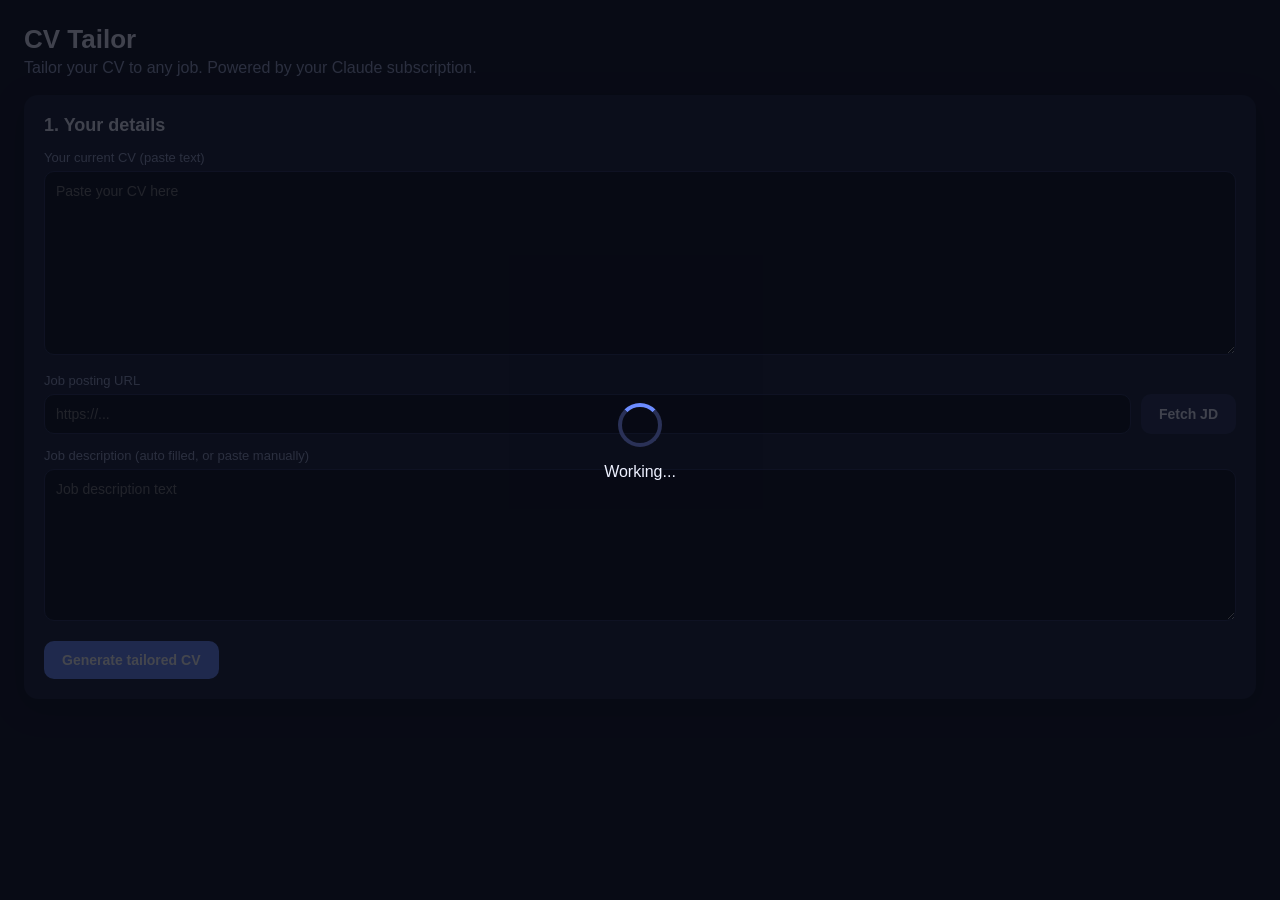
==== web/index.html @ 0050c049 "feat: add pywebview desktop window, bridge API, and wizard UI" ====
<!DOCTYPE html>
<html lang="en">
<head>
  <meta charset="utf-8" />
  <title>CV Tailor</title>
  <link rel="stylesheet" href="style.css" />
</head>
<body>
  <div id="engine-banner" class="banner hidden"></div>

  <header>
    <h1>CV Tailor</h1>
    <p class="sub">Tailor your CV to any job. Powered by your Claude subscription.</p>
  </header>

  <section id="step-input" class="card">
    <h2>1. Your details</h2>
    <label>Your current CV (paste text)</label>
    <textarea id="cv" rows="10" placeholder="Paste your CV here"></textarea>

    <label>Job posting URL</label>
    <div class="row">
      <input id="url" type="text" placeholder="https://..." />
      <button id="fetch-btn" class="secondary">Fetch JD</button>
    </div>

    <label>Job description (auto filled, or paste manually)</label>
    <textarea id="jd" rows="8" placeholder="Job description text"></textarea>

    <button id="generate-btn" class="primary">Generate tailored CV</button>
  </section>

  <section id="step-result" class="card hidden">
    <h2>2. Draft and ATS score</h2>
    <div id="score-box"></div>
    <p class="note">The ATS score is a transparent estimate based on how well
      your CV matches the job keywords and formatting. It is not an official
      score from any employer system.</p>
    <textarea id="draft" rows="16"></textarea>

    <label>Comments or changes (optional)</label>
    <textarea id="feedback" rows="3" placeholder="e.g. emphasize leadership, shorten summary"></textarea>

    <div class="row">
      <button id="regen-btn" class="secondary">Regenerate with my feedback</button>
      <button id="export-btn" class="primary">Approve and export PDF</button>
    </div>
    <div id="export-msg" class="note"></div>
  </section>

  <div id="overlay" class="overlay hidden"><div class="spinner"></div><p id="overlay-msg">Working...</p></div>

  <script src="app.js"></script>
</body>
</html>
---- web/style.css ----
:root { --bg:#0f1220; --card:#1a1f36; --ink:#eef1ff; --muted:#9aa3c7;
  --accent:#6c8cff; --good:#39d98a; --warn:#ffb454; }
* { box-sizing:border-box; }
body { margin:0; font-family:-apple-system,Helvetica,Arial,sans-serif;
  background:var(--bg); color:var(--ink); padding:24px; }
header h1 { margin:0 0 4px; font-size:26px; }
.sub { color:var(--muted); margin:0 0 18px; }
.card { background:var(--card); border-radius:14px; padding:20px;
  margin-bottom:18px; box-shadow:0 8px 30px rgba(0,0,0,.25); }
h2 { margin:0 0 14px; font-size:18px; }
label { display:block; margin:14px 0 6px; color:var(--muted); font-size:13px; }
textarea,input { width:100%; background:#0c0f1c; color:var(--ink);
  border:1px solid #2a3157; border-radius:10px; padding:11px; font-size:14px;
  font-family:inherit; resize:vertical; }
.row { display:flex; gap:10px; }
.row input { flex:1; }
button { border:0; border-radius:10px; padding:11px 18px; font-size:14px;
  cursor:pointer; font-weight:600; }
.primary { background:var(--accent); color:#fff; }
.secondary { background:#2a3157; color:var(--ink); }
button:disabled { opacity:.5; cursor:default; }
.primary { margin-top:16px; }
#score-box { font-size:15px; margin-bottom:8px; }
.score-num { font-size:34px; font-weight:800; }
.pill { display:inline-block; padding:3px 10px; border-radius:999px;
  font-size:12px; margin:3px 4px 0 0; background:#2a3157; }
.note { color:var(--muted); font-size:12px; margin-top:10px; }
.banner { background:var(--warn); color:#221; padding:10px 14px;
  border-radius:10px; margin-bottom:14px; }
.hidden { display:none; }
.overlay { position:fixed; inset:0; background:rgba(6,8,18,.75);
  display:flex; flex-direction:column; align-items:center; justify-content:center; }
.spinner { width:44px; height:44px; border:4px solid #2a3157;
  border-top-color:var(--accent); border-radius:50%; animation:spin 1s linear infinite; }
@keyframes spin { to { transform:rotate(360deg); } }
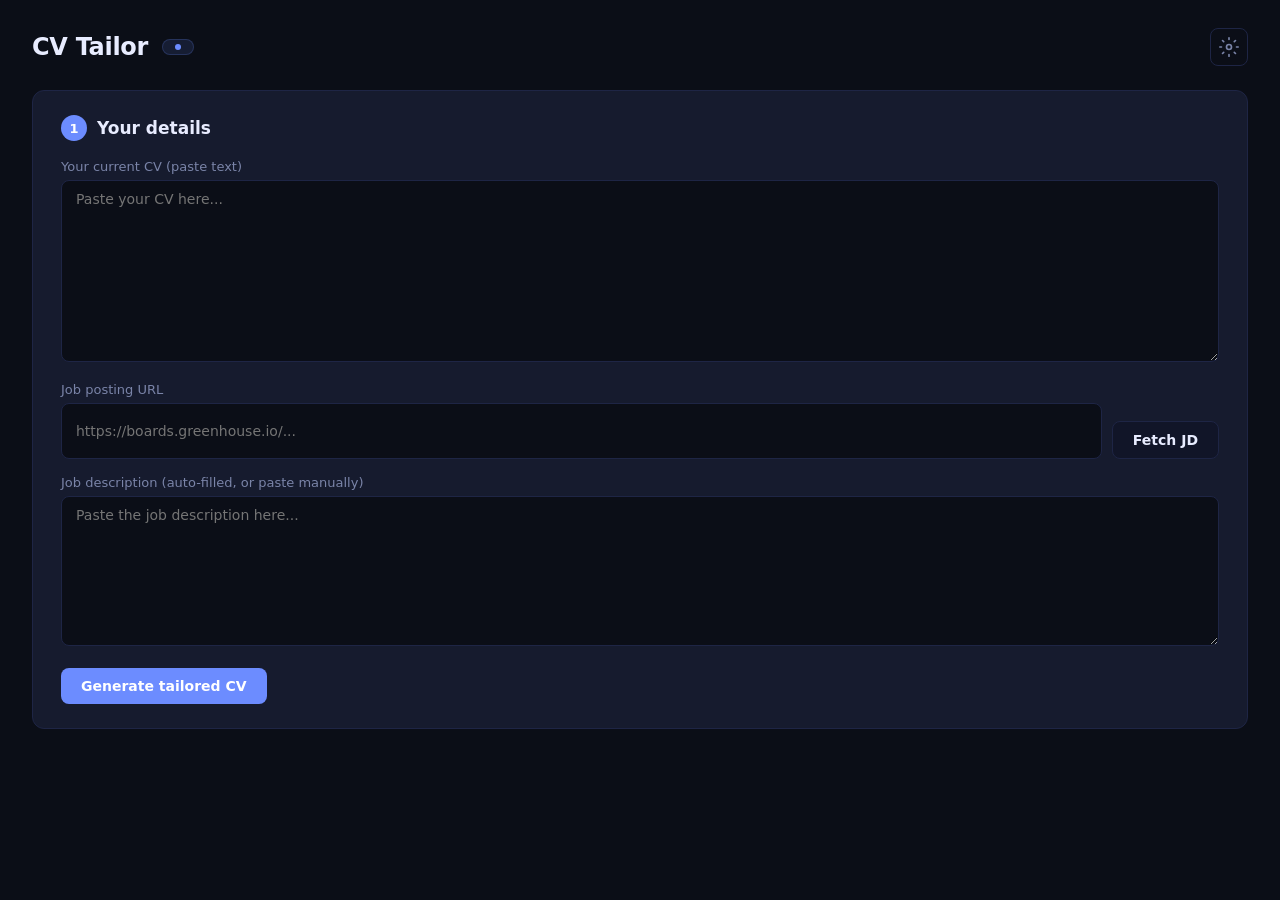
==== commit 7d9307b6: "v2: multi-engine support, modern UI, fixed JD fetching, cross-platform - Add engine abstraction: Cla" ====
--- a/web/index.html
+++ b/web/index.html
@@ -2,6 +2,7 @@
 <html lang="en">
 <head>
   <meta charset="utf-8" />
+  <meta name="viewport" content="width=device-width, initial-scale=1" />
   <title>CV Tailor</title>
   <link rel="stylesheet" href="style.css" />
 </head>
@@ -9,46 +10,83 @@
   <div id="engine-banner" class="banner hidden"></div>
 
   <header>
-    <h1>CV Tailor</h1>
-    <p class="sub">Tailor your CV to any job. Powered by your Claude subscription.</p>
+    <div class="header-left">
+      <h1>CV Tailor</h1>
+      <span id="engine-badge" class="engine-badge"></span>
+    </div>
+    <div class="header-right">
+      <button id="settings-btn" class="icon-btn" title="Settings">
+        <svg width="20" height="20" viewBox="0 0 24 24" fill="none" stroke="currentColor" stroke-width="2" stroke-linecap="round" stroke-linejoin="round"><circle cx="12" cy="12" r="3"/><path d="M12 1v2M12 21v2M4.22 4.22l1.42 1.42M18.36 18.36l1.42 1.42M1 12h2M21 12h2M4.22 19.78l1.42-1.42M18.36 5.64l1.42-1.42"/></svg>
+      </button>
+    </div>
   </header>
 
   <section id="step-input" class="card">
-    <h2>1. Your details</h2>
+    <h2><span class="step-num">1</span> Your details</h2>
     <label>Your current CV (paste text)</label>
-    <textarea id="cv" rows="10" placeholder="Paste your CV here"></textarea>
+    <textarea id="cv" rows="10" placeholder="Paste your CV here..."></textarea>
 
     <label>Job posting URL</label>
     <div class="row">
-      <input id="url" type="text" placeholder="https://..." />
-      <button id="fetch-btn" class="secondary">Fetch JD</button>
+      <input id="url" type="text" placeholder="https://boards.greenhouse.io/..." />
+      <button id="fetch-btn" class="btn btn-secondary">Fetch JD</button>
     </div>
 
-    <label>Job description (auto filled, or paste manually)</label>
-    <textarea id="jd" rows="8" placeholder="Job description text"></textarea>
+    <label>Job description (auto-filled, or paste manually)</label>
+    <textarea id="jd" rows="8" placeholder="Paste the job description here..."></textarea>
 
-    <button id="generate-btn" class="primary">Generate tailored CV</button>
+    <button id="generate-btn" class="btn btn-primary">Generate tailored CV</button>
   </section>
 
   <section id="step-result" class="card hidden">
-    <h2>2. Draft and ATS score</h2>
+    <h2><span class="step-num">2</span> Draft and ATS score</h2>
     <div id="score-box"></div>
-    <p class="note">The ATS score is a transparent estimate based on how well
-      your CV matches the job keywords and formatting. It is not an official
-      score from any employer system.</p>
+    <p class="note">ATS score is an estimate based on keyword coverage and formatting. Not an official employer score.</p>
+    <div id="external-score-box"></div>
     <textarea id="draft" rows="16"></textarea>
 
     <label>Comments or changes (optional)</label>
-    <textarea id="feedback" rows="3" placeholder="e.g. emphasize leadership, shorten summary"></textarea>
+    <textarea id="feedback" rows="3" placeholder="e.g. emphasize leadership, shorten summary..."></textarea>
 
     <div class="row">
-      <button id="regen-btn" class="secondary">Regenerate with my feedback</button>
-      <button id="export-btn" class="primary">Approve and export PDF</button>
+      <button id="regen-btn" class="btn btn-secondary">Regenerate with feedback</button>
+      <button id="export-btn" class="btn btn-primary">Approve and export PDF</button>
     </div>
     <div id="export-msg" class="note"></div>
   </section>
 
-  <div id="overlay" class="overlay hidden"><div class="spinner"></div><p id="overlay-msg">Working...</p></div>
+  <div id="settings-overlay" class="modal-overlay hidden">
+    <div class="modal">
+      <div class="modal-header">
+        <h3>Settings</h3>
+        <button id="settings-close" class="icon-btn icon-btn-sm">&times;</button>
+      </div>
+      <div class="modal-body">
+        <label>AI Engine</label>
+        <div id="engine-list" class="engine-list"></div>
+
+        <label for="settings-model">Model</label>
+        <input id="settings-model" type="text" placeholder="e.g. sonnet, gemini-2.5-flash" />
+
+        <label for="settings-budget">Budget per generation (USD)</label>
+        <input id="settings-budget" type="number" min="0" step="0.01" value="0.10" />
+
+        <div class="modal-actions">
+          <button id="test-engine-btn" class="btn btn-secondary">Test connection</button>
+          <div class="modal-actions-right">
+            <button id="settings-cancel" class="btn btn-secondary">Cancel</button>
+            <button id="settings-save" class="btn btn-primary">Save</button>
+          </div>
+        </div>
+        <div id="test-result" class="test-result hidden"></div>
+      </div>
+    </div>
+  </div>
+
+  <div id="overlay" class="loading-overlay hidden">
+    <div class="spinner"></div>
+    <p id="overlay-msg">Working...</p>
+  </div>
 
   <script src="app.js"></script>
 </body>
--- a/web/style.css
+++ b/web/style.css
@@ -1,35 +1,312 @@
-:root { --bg:#0f1220; --card:#1a1f36; --ink:#eef1ff; --muted:#9aa3c7;
-  --accent:#6c8cff; --good:#39d98a; --warn:#ffb454; }
-* { box-sizing:border-box; }
-body { margin:0; font-family:-apple-system,Helvetica,Arial,sans-serif;
-  background:var(--bg); color:var(--ink); padding:24px; }
-header h1 { margin:0 0 4px; font-size:26px; }
-.sub { color:var(--muted); margin:0 0 18px; }
-.card { background:var(--card); border-radius:14px; padding:20px;
-  margin-bottom:18px; box-shadow:0 8px 30px rgba(0,0,0,.25); }
-h2 { margin:0 0 14px; font-size:18px; }
-label { display:block; margin:14px 0 6px; color:var(--muted); font-size:13px; }
-textarea,input { width:100%; background:#0c0f1c; color:var(--ink);
-  border:1px solid #2a3157; border-radius:10px; padding:11px; font-size:14px;
-  font-family:inherit; resize:vertical; }
-.row { display:flex; gap:10px; }
-.row input { flex:1; }
-button { border:0; border-radius:10px; padding:11px 18px; font-size:14px;
-  cursor:pointer; font-weight:600; }
-.primary { background:var(--accent); color:#fff; }
-.secondary { background:#2a3157; color:var(--ink); }
-button:disabled { opacity:.5; cursor:default; }
-.primary { margin-top:16px; }
-#score-box { font-size:15px; margin-bottom:8px; }
-.score-num { font-size:34px; font-weight:800; }
-.pill { display:inline-block; padding:3px 10px; border-radius:999px;
-  font-size:12px; margin:3px 4px 0 0; background:#2a3157; }
-.note { color:var(--muted); font-size:12px; margin-top:10px; }
-.banner { background:var(--warn); color:#221; padding:10px 14px;
-  border-radius:10px; margin-bottom:14px; }
-.hidden { display:none; }
-.overlay { position:fixed; inset:0; background:rgba(6,8,18,.75);
-  display:flex; flex-direction:column; align-items:center; justify-content:center; }
-.spinner { width:44px; height:44px; border:4px solid #2a3157;
-  border-top-color:var(--accent); border-radius:50%; animation:spin 1s linear infinite; }
-@keyframes spin { to { transform:rotate(360deg); } }
+:root {
+  --bg: #0b0e17;
+  --bg-2: #111528;
+  --card: #161b2e;
+  --card-border: #1e2545;
+  --ink: #e8ecff;
+  --muted: #7a84a8;
+  --accent: #6c8cff;
+  --accent-hover: #8aa4ff;
+  --good: #34d399;
+  --warn: #fbbf24;
+  --bad: #f87171;
+  --radius: 12px;
+  --radius-sm: 8px;
+}
+
+*, *::before, *::after { box-sizing: border-box; }
+
+body {
+  margin: 0;
+  font-family: system-ui, -apple-system, "Segoe UI", Roboto, Helvetica, Arial, sans-serif;
+  background: var(--bg);
+  color: var(--ink);
+  padding: 28px 32px;
+  min-height: 100vh;
+}
+
+/* ── Header ── */
+header {
+  display: flex;
+  align-items: center;
+  justify-content: space-between;
+  margin-bottom: 24px;
+}
+.header-left { display: flex; align-items: center; gap: 14px; }
+h1 { margin: 0; font-size: 24px; font-weight: 700; letter-spacing: -0.3px; }
+
+.engine-badge {
+  display: inline-flex;
+  align-items: center;
+  gap: 6px;
+  padding: 4px 12px;
+  border-radius: 999px;
+  font-size: 12px;
+  font-weight: 600;
+  background: rgba(108,140,255,.12);
+  color: var(--accent);
+  border: 1px solid rgba(108,140,255,.2);
+}
+.engine-badge::before {
+  content: "";
+  width: 6px; height: 6px;
+  border-radius: 50%;
+  background: var(--accent);
+}
+
+.icon-btn {
+  background: none;
+  border: 1px solid var(--card-border);
+  color: var(--muted);
+  width: 38px; height: 38px;
+  border-radius: var(--radius-sm);
+  display: inline-flex;
+  align-items: center;
+  justify-content: center;
+  cursor: pointer;
+  transition: all .15s;
+}
+.icon-btn:hover { color: var(--ink); border-color: var(--accent); background: rgba(108,140,255,.08); }
+.icon-btn-sm { width: 30px; height: 30px; font-size: 18px; border: none; }
+
+/* ── Cards ── */
+.card {
+  background: var(--card);
+  border: 1px solid var(--card-border);
+  border-radius: var(--radius);
+  padding: 24px 28px;
+  margin-bottom: 20px;
+}
+h2 {
+  margin: 0 0 18px;
+  font-size: 17px;
+  font-weight: 600;
+  display: flex;
+  align-items: center;
+  gap: 10px;
+}
+.step-num {
+  display: inline-flex;
+  align-items: center;
+  justify-content: center;
+  width: 26px; height: 26px;
+  border-radius: 50%;
+  background: var(--accent);
+  color: #fff;
+  font-size: 13px;
+  font-weight: 700;
+  flex-shrink: 0;
+}
+
+label {
+  display: block;
+  margin: 16px 0 6px;
+  color: var(--muted);
+  font-size: 13px;
+  font-weight: 500;
+}
+
+textarea, input[type="text"], input[type="number"] {
+  width: 100%;
+  background: var(--bg);
+  color: var(--ink);
+  border: 1px solid var(--card-border);
+  border-radius: var(--radius-sm);
+  padding: 10px 14px;
+  font-size: 14px;
+  font-family: inherit;
+  resize: vertical;
+  transition: border-color .15s;
+}
+textarea:focus, input:focus {
+  outline: none;
+  border-color: var(--accent);
+}
+
+.row { display: flex; gap: 10px; }
+.row input { flex: 1; }
+
+/* ── Buttons ── */
+.btn {
+  border: 0;
+  border-radius: var(--radius-sm);
+  padding: 10px 20px;
+  font-size: 14px;
+  font-weight: 600;
+  cursor: pointer;
+  transition: all .15s;
+  font-family: inherit;
+}
+.btn:disabled { opacity: .45; cursor: default; }
+.btn-primary {
+  background: var(--accent);
+  color: #fff;
+  margin-top: 18px;
+}
+.btn-primary:hover:not(:disabled) { background: var(--accent-hover); }
+.btn-secondary {
+  background: var(--bg-2);
+  color: var(--ink);
+  border: 1px solid var(--card-border);
+  margin-top: 18px;
+}
+.btn-secondary:hover:not(:disabled) { border-color: var(--accent); background: rgba(108,140,255,.08); }
+
+/* ── Score ── */
+#score-box { font-size: 15px; margin-bottom: 8px; }
+.score-num { font-size: 32px; font-weight: 800; }
+.pill {
+  display: inline-block;
+  padding: 3px 10px;
+  border-radius: 999px;
+  font-size: 12px;
+  margin: 3px 4px 0 0;
+  background: rgba(108,140,255,.1);
+  color: var(--accent);
+}
+.note { color: var(--muted); font-size: 12px; margin-top: 10px; }
+#external-score-box {
+  font-size: 13px;
+  margin-top: 12px;
+  padding-top: 12px;
+  border-top: 1px solid var(--card-border);
+}
+#external-score-box .ext-score { font-size: 14px; margin-bottom: 6px; }
+#external-score-box .score-num { font-size: 22px; font-weight: 700; }
+#external-score-box .note { margin-top: 4px; }
+
+/* ── Banner ── */
+.banner {
+  background: rgba(251,191,36,.1);
+  color: var(--warn);
+  padding: 12px 16px;
+  border-radius: var(--radius-sm);
+  margin-bottom: 16px;
+  font-size: 13px;
+  font-weight: 500;
+  border: 1px solid rgba(251,191,36,.2);
+}
+
+/* ── Modal ── */
+.modal-overlay {
+  position: fixed;
+  inset: 0;
+  background: rgba(5,8,18,.8);
+  backdrop-filter: blur(6px);
+  display: flex;
+  align-items: center;
+  justify-content: center;
+  z-index: 100;
+}
+.modal {
+  background: var(--card);
+  border: 1px solid var(--card-border);
+  border-radius: var(--radius);
+  width: 480px;
+  max-width: 92vw;
+  box-shadow: 0 20px 60px rgba(0,0,0,.5);
+}
+.modal-header {
+  display: flex;
+  align-items: center;
+  justify-content: space-between;
+  padding: 18px 22px 0;
+}
+.modal-header h3 { margin: 0; font-size: 18px; }
+.modal-body { padding: 18px 22px 22px; }
+.modal-actions {
+  display: flex;
+  justify-content: space-between;
+  align-items: center;
+  margin-top: 20px;
+  gap: 10px;
+}
+.modal-actions-right { display: flex; gap: 10px; }
+
+.engine-list {
+  display: flex;
+  flex-direction: column;
+  gap: 8px;
+}
+.engine-option {
+  display: flex;
+  align-items: center;
+  gap: 12px;
+  padding: 10px 14px;
+  border: 1px solid var(--card-border);
+  border-radius: var(--radius-sm);
+  cursor: pointer;
+  transition: all .15s;
+}
+.engine-option:hover { border-color: var(--accent); background: rgba(108,140,255,.05); }
+.engine-option.selected { border-color: var(--accent); background: rgba(108,140,255,.1); }
+.engine-option .radio {
+  width: 16px; height: 16px;
+  border-radius: 50%;
+  border: 2px solid var(--muted);
+  display: flex;
+  align-items: center;
+  justify-content: center;
+  flex-shrink: 0;
+}
+.engine-option.selected .radio {
+  border-color: var(--accent);
+}
+.engine-option.selected .radio::after {
+  content: "";
+  width: 8px; height: 8px;
+  border-radius: 50%;
+  background: var(--accent);
+}
+.engine-option .info { flex: 1; }
+.engine-option .name { font-size: 14px; font-weight: 600; }
+.engine-option .status { font-size: 12px; color: var(--muted); }
+.engine-option .status.ok { color: var(--good); }
+.engine-option .status.fail { color: var(--bad); }
+
+.test-result {
+  margin-top: 12px;
+  padding: 10px 14px;
+  border-radius: var(--radius-sm);
+  font-size: 13px;
+  font-weight: 500;
+}
+.test-result.ok { background: rgba(52,211,153,.1); color: var(--good); border: 1px solid rgba(52,211,153,.2); }
+.test-result.fail { background: rgba(248,113,113,.1); color: var(--bad); border: 1px solid rgba(248,113,113,.2); }
+
+/* ── Loading ── */
+.loading-overlay {
+  position: fixed;
+  inset: 0;
+  background: rgba(5,8,18,.82);
+  backdrop-filter: blur(4px);
+  display: flex;
+  flex-direction: column;
+  align-items: center;
+  justify-content: center;
+  z-index: 200;
+  color: var(--muted);
+  font-size: 14px;
+}
+.spinner {
+  width: 40px; height: 40px;
+  border: 3px solid var(--card-border);
+  border-top-color: var(--accent);
+  border-radius: 50%;
+  animation: spin .8s linear infinite;
+  margin-bottom: 14px;
+}
+@keyframes spin { to { transform: rotate(360deg); } }
+
+.hidden { display: none !important; }
+
+/* ── Responsive ── */
+@media (max-width: 800px) {
+  body { padding: 16px; }
+  .card { padding: 18px; }
+  .row { flex-direction: column; }
+  .btn { width: 100%; margin-top: 10px; }
+  .modal-actions { flex-direction: column; }
+  .modal-actions-right { width: 100%; }
+  .modal-actions-right .btn { flex: 1; }
+}
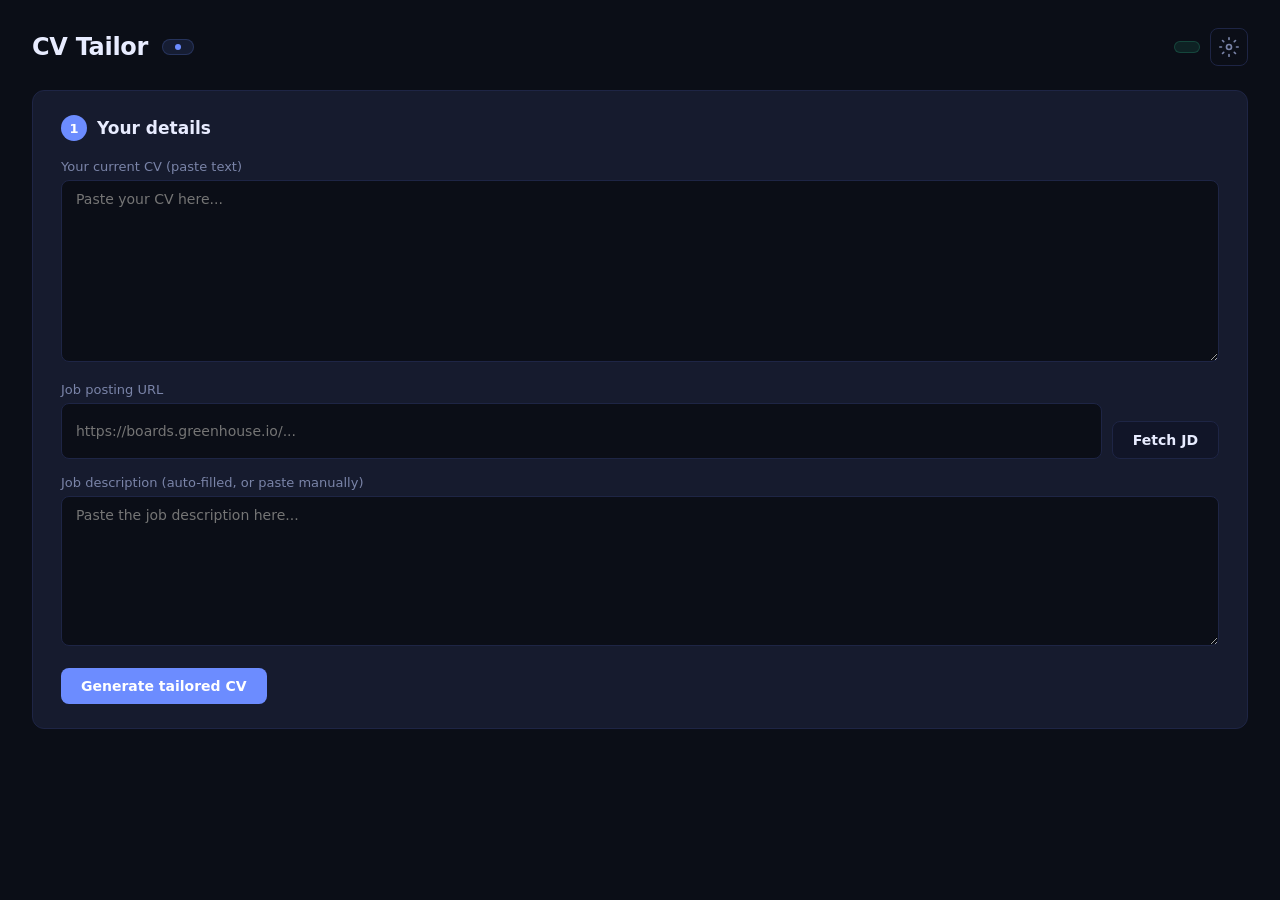
==== commit ef8b7062: "fix: robust engine detection, remove budget, add usage limit - Engine binary detection now searches " ====
--- a/web/index.html
+++ b/web/index.html
@@ -15,6 +15,7 @@
       <span id="engine-badge" class="engine-badge"></span>
     </div>
     <div class="header-right">
+      <span id="usage-pill" class="usage-pill"></span>
       <button id="settings-btn" class="icon-btn" title="Settings">
         <svg width="20" height="20" viewBox="0 0 24 24" fill="none" stroke="currentColor" stroke-width="2" stroke-linecap="round" stroke-linejoin="round"><circle cx="12" cy="12" r="3"/><path d="M12 1v2M12 21v2M4.22 4.22l1.42 1.42M18.36 18.36l1.42 1.42M1 12h2M21 12h2M4.22 19.78l1.42-1.42M18.36 5.64l1.42-1.42"/></svg>
       </button>
@@ -68,9 +69,6 @@
         <label for="settings-model">Model</label>
         <input id="settings-model" type="text" placeholder="e.g. sonnet, gemini-2.5-flash" />
 
-        <label for="settings-budget">Budget per generation (USD)</label>
-        <input id="settings-budget" type="number" min="0" step="0.01" value="0.10" />
-
         <div class="modal-actions">
           <button id="test-engine-btn" class="btn btn-secondary">Test connection</button>
           <div class="modal-actions-right">
--- a/web/style.css
+++ b/web/style.css
@@ -33,6 +33,7 @@
   margin-bottom: 24px;
 }
 .header-left { display: flex; align-items: center; gap: 14px; }
+.header-right { display: flex; align-items: center; gap: 10px; }
 h1 { margin: 0; font-size: 24px; font-weight: 700; letter-spacing: -0.3px; }
 
 .engine-badge {
@@ -53,6 +54,21 @@
   border-radius: 50%;
   background: var(--accent);
 }
+
+.usage-pill {
+  display: inline-flex;
+  align-items: center;
+  gap: 5px;
+  padding: 5px 12px;
+  border-radius: 999px;
+  font-size: 12px;
+  font-weight: 600;
+  background: rgba(52,211,153,.1);
+  color: var(--good);
+  border: 1px solid rgba(52,211,153,.2);
+}
+.usage-pill.warn { background: rgba(251,191,36,.1); color: var(--warn); border-color: rgba(251,191,36,.2); }
+.usage-pill.empty { background: rgba(248,113,113,.1); color: var(--bad); border-color: rgba(248,113,113,.2); }
 
 .icon-btn {
   background: none;
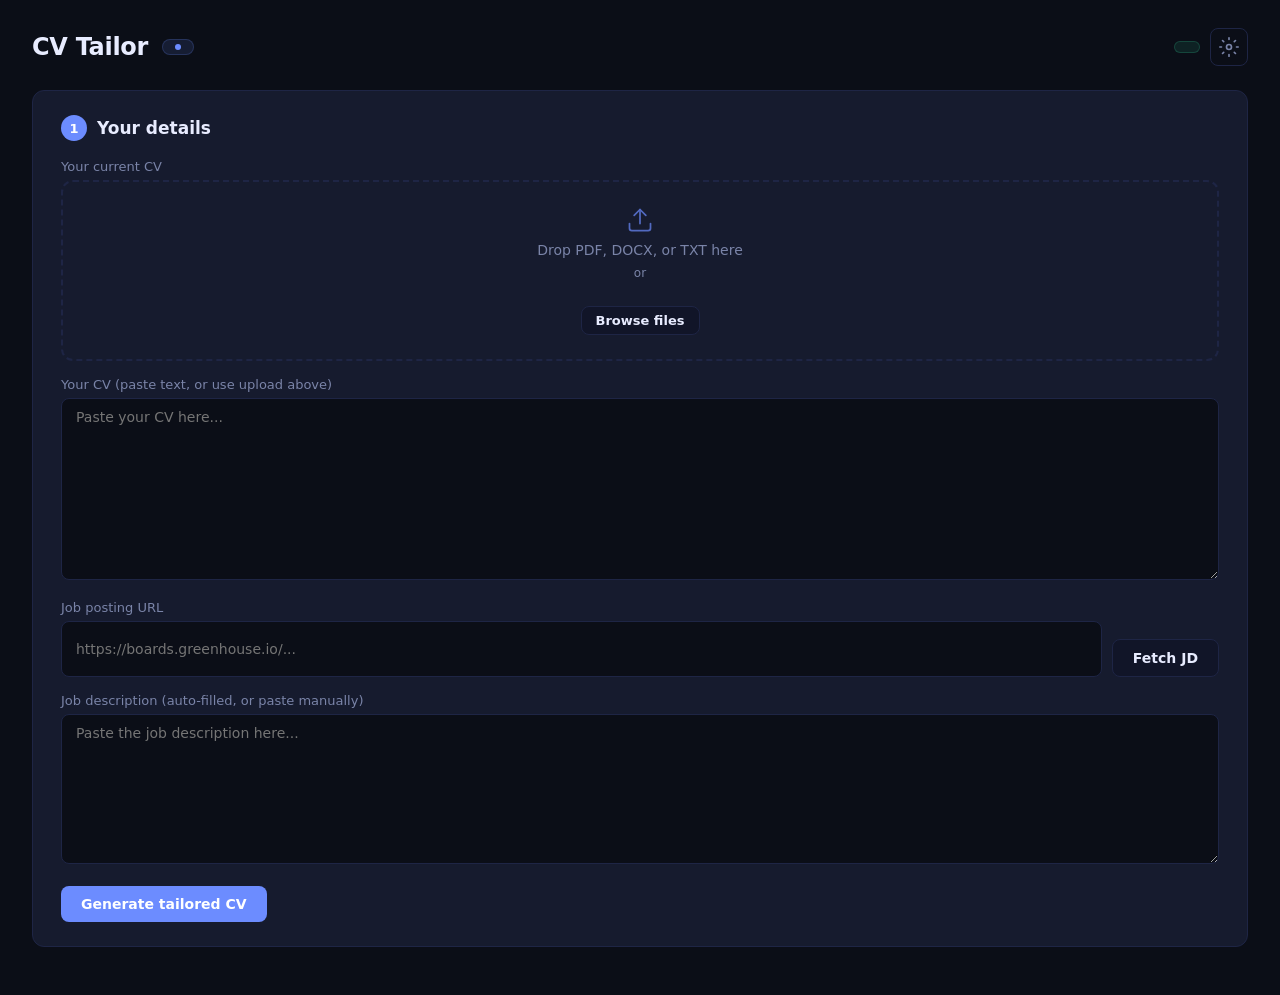
==== commit 5c7b2448: "feat: add OpenCode engine, CV file upload (PDF/DOCX/TXT) - Add OpenCode as 4th engine option (run -m" ====
--- a/web/index.html
+++ b/web/index.html
@@ -24,7 +24,20 @@
 
   <section id="step-input" class="card">
     <h2><span class="step-num">1</span> Your details</h2>
-    <label>Your current CV (paste text)</label>
+    <label>Your current CV</label>
+    <div id="cv-dropzone" class="dropzone">
+      <div class="dropzone-inner">
+        <svg width="28" height="28" viewBox="0 0 24 24" fill="none" stroke="currentColor" stroke-width="1.5" stroke-linecap="round" stroke-linejoin="round"><path d="M21 15v4a2 2 0 0 1-2 2H5a2 2 0 0 1-2-2v-4"/><polyline points="17 8 12 3 7 8"/><line x1="12" y1="3" x2="12" y2="15"/></svg>
+        <span>Drop PDF, DOCX, or TXT here</span>
+        <span class="dropzone-sub">or</span>
+        <button id="upload-btn" class="btn btn-secondary btn-sm">Browse files</button>
+      </div>
+    </div>
+    <div id="cv-file-info" class="file-info hidden">
+      <span id="cv-filename"></span>
+      <button id="cv-clear" class="icon-btn icon-btn-sm" title="Remove file">&times;</button>
+    </div>
+    <label>Your CV (paste text, or use upload above)</label>
     <textarea id="cv" rows="10" placeholder="Paste your CV here..."></textarea>
 
     <label>Job posting URL</label>
--- a/web/style.css
+++ b/web/style.css
@@ -167,6 +167,46 @@
   margin-top: 18px;
 }
 .btn-secondary:hover:not(:disabled) { border-color: var(--accent); background: rgba(108,140,255,.08); }
+.btn-sm { padding: 6px 14px; font-size: 13px; }
+
+/* ── Dropzone ── */
+.dropzone {
+  border: 2px dashed var(--card-border);
+  border-radius: var(--radius);
+  padding: 24px;
+  text-align: center;
+  cursor: pointer;
+  transition: all .2s;
+  margin-bottom: 8px;
+}
+.dropzone:hover, .dropzone.dragover {
+  border-color: var(--accent);
+  background: rgba(108,140,255,.05);
+}
+.dropzone-inner {
+  display: flex;
+  flex-direction: column;
+  align-items: center;
+  gap: 8px;
+  color: var(--muted);
+  font-size: 14px;
+}
+.dropzone-inner svg { color: var(--accent); opacity: .7; }
+.dropzone-sub { font-size: 12px; color: var(--muted); }
+
+.file-info {
+  display: flex;
+  align-items: center;
+  gap: 10px;
+  padding: 8px 14px;
+  background: rgba(108,140,255,.08);
+  border: 1px solid rgba(108,140,255,.2);
+  border-radius: var(--radius-sm);
+  font-size: 13px;
+  color: var(--accent);
+  margin-bottom: 8px;
+}
+.file-info #cv-filename { flex: 1; overflow: hidden; text-overflow: ellipsis; white-space: nowrap; }
 
 /* ── Score ── */
 #score-box { font-size: 15px; margin-bottom: 8px; }
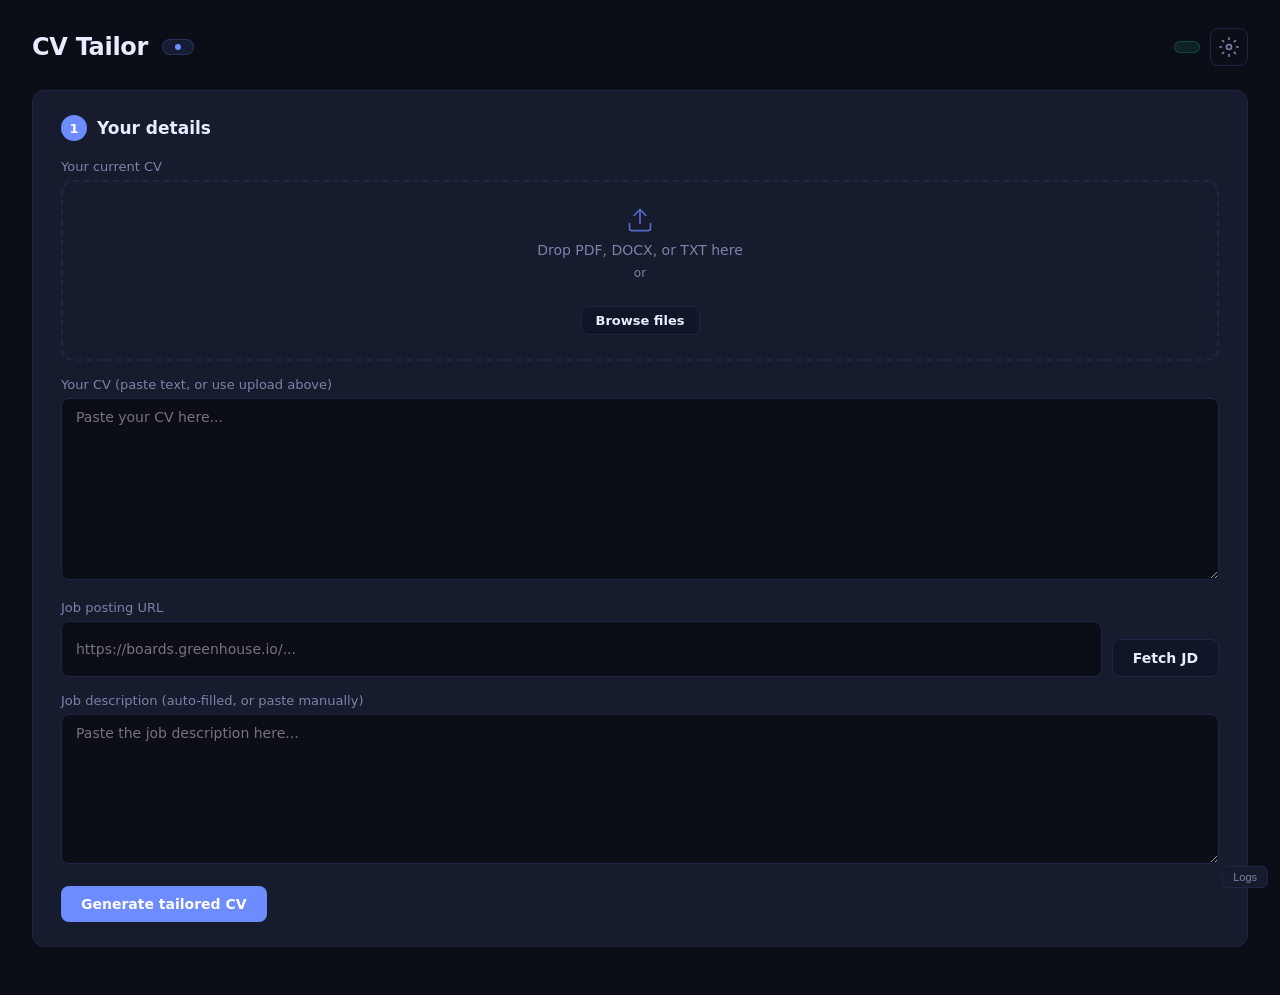
==== commit 1a3c930a: "fix: repair engine generation, add Ollama, fix timeouts + live logs Root causes fixed: - claude "pre" ====
--- a/web/index.html
+++ b/web/index.html
@@ -99,6 +99,15 @@
     <p id="overlay-msg">Working...</p>
   </div>
 
+  <div id="log-panel" class="log-panel hidden">
+    <div class="log-header">
+      <span>Logs</span>
+      <button id="log-close" class="icon-btn icon-btn-sm">&times;</button>
+    </div>
+    <pre id="log-output" class="log-output"></pre>
+  </div>
+  <button id="log-toggle" class="log-toggle-btn" title="Show logs">Logs</button>
+
   <script src="app.js"></script>
 </body>
 </html>
--- a/web/style.css
+++ b/web/style.css
@@ -356,6 +356,54 @@
 
 .hidden { display: none !important; }
 
+/* ── Log panel ── */
+.log-panel {
+  position: fixed;
+  bottom: 0; left: 0; right: 0;
+  height: 220px;
+  background: var(--bg);
+  border-top: 1px solid var(--card-border);
+  z-index: 150;
+  display: flex;
+  flex-direction: column;
+}
+.log-header {
+  display: flex;
+  align-items: center;
+  justify-content: space-between;
+  padding: 6px 12px;
+  font-size: 12px;
+  font-weight: 600;
+  color: var(--muted);
+  border-bottom: 1px solid var(--card-border);
+}
+.log-output {
+  flex: 1;
+  overflow-y: auto;
+  padding: 8px 12px;
+  margin: 0;
+  font-size: 11px;
+  line-height: 1.5;
+  color: var(--muted);
+  font-family: monospace;
+  white-space: pre-wrap;
+  word-break: break-all;
+}
+.log-toggle-btn {
+  position: fixed;
+  bottom: 12px;
+  right: 12px;
+  z-index: 140;
+  padding: 4px 10px;
+  font-size: 11px;
+  border-radius: 6px;
+  border: 1px solid var(--card-border);
+  background: var(--card);
+  color: var(--muted);
+  cursor: pointer;
+}
+.log-toggle-btn:hover { color: var(--text); border-color: var(--accent); }
+
 /* ── Responsive ── */
 @media (max-width: 800px) {
   body { padding: 16px; }
